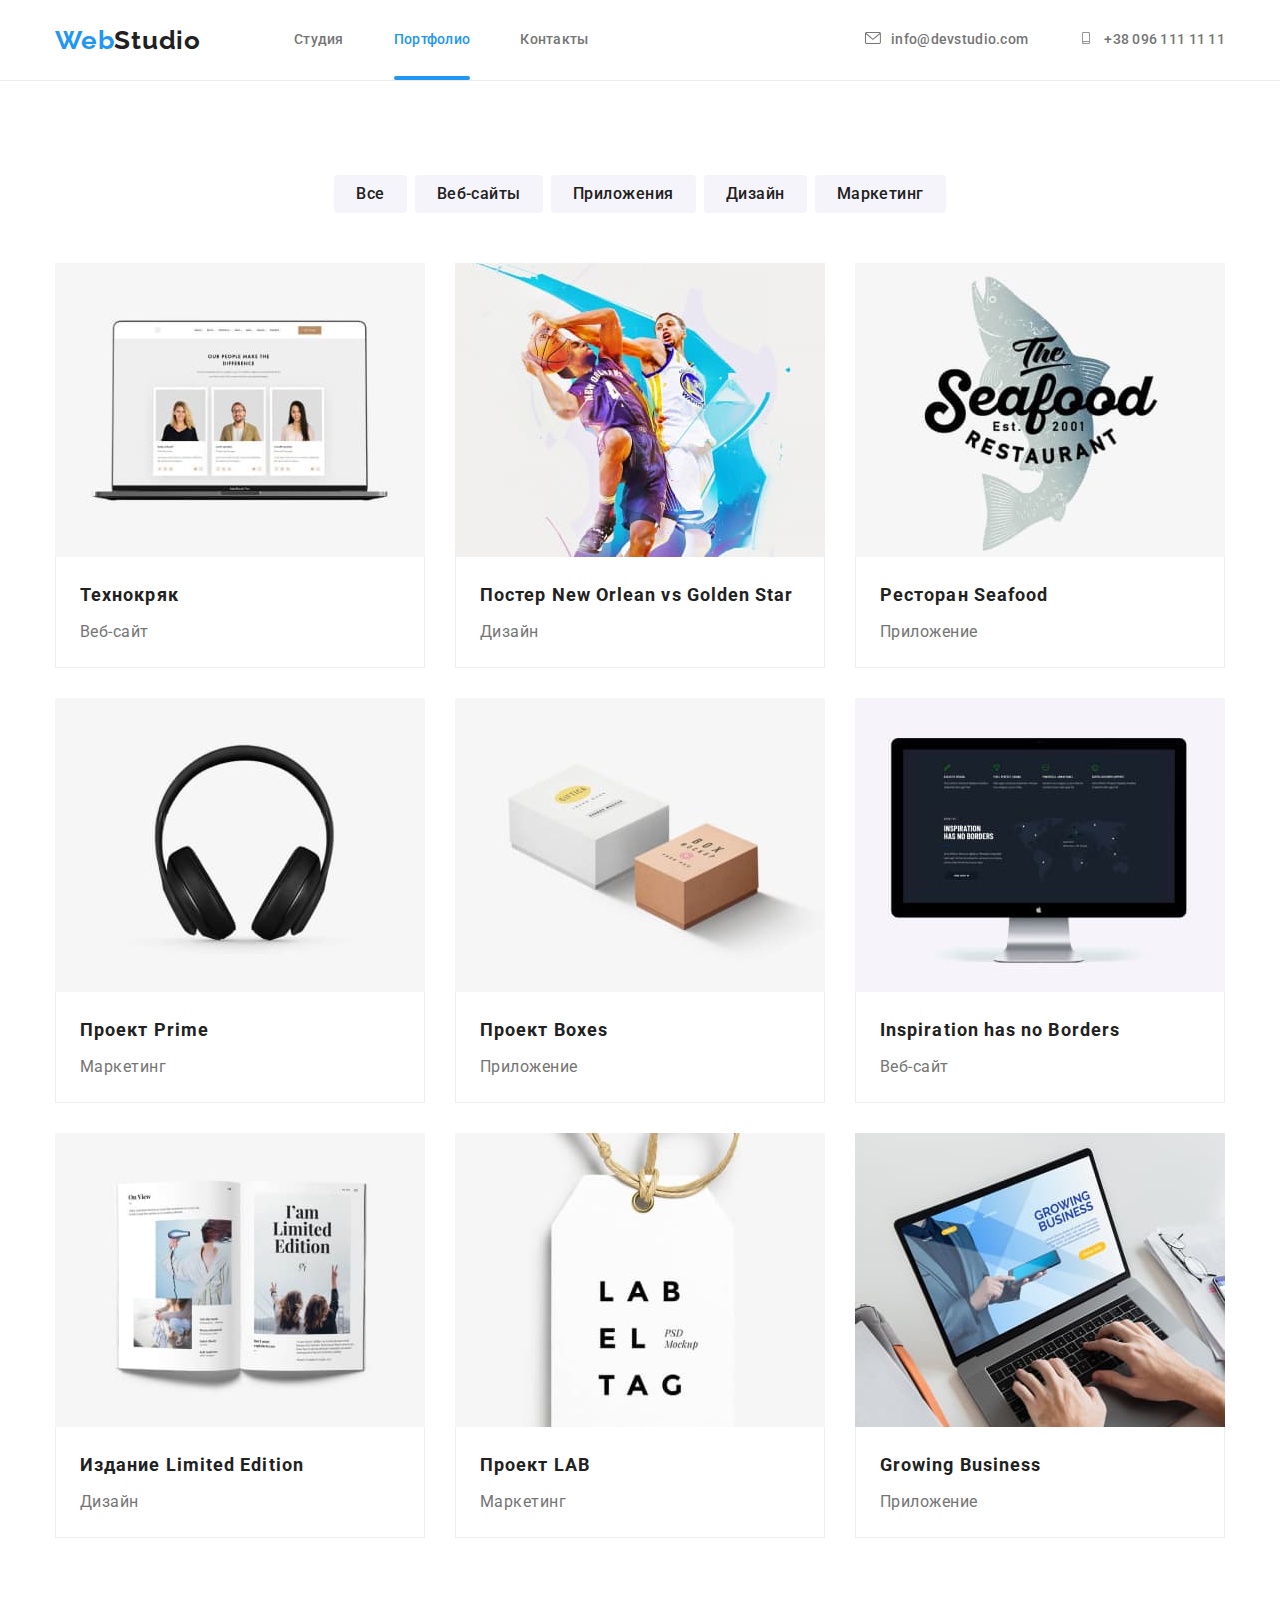
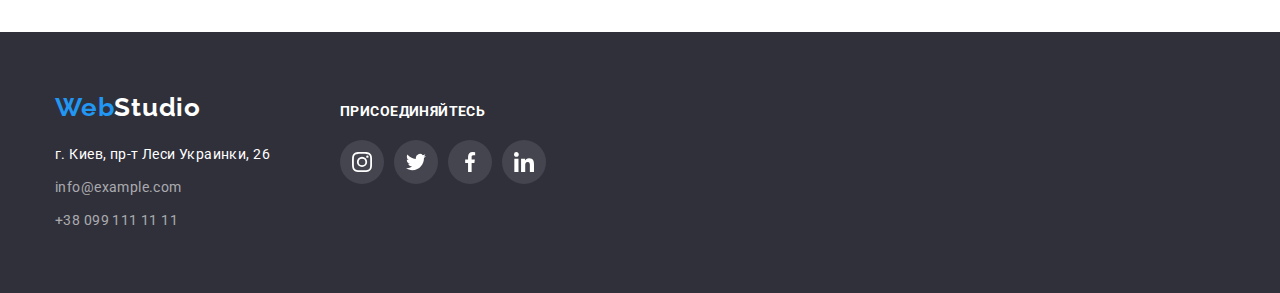
==== portfolio.html @ 35acf400 "start" ====
<!DOCTYPE html>
<html lang="ru">

<head>
    <meta charset="UTF-8">
    <meta http-equiv="X-UA-Compatible" content="IE=edge">
    <meta name="viewport" content="width=device-width, initial-scale=1.0">
    <title>Портфолио</title>
    <link
        href="https://fonts.googleapis.com/css2?family=Raleway:wght@700&family=Roboto:wght@400;500;700;900&display=swap"
        rel="stylesheet">
    <link rel="stylesheet" href="https://cdnjs.cloudflare.com/ajax/libs/modern-normalize/1.1.0/modern-normalize.css">
    <link rel="stylesheet" href="./css/styles.css">
</head>

<body>
    <header class="nav">
        <div class="container main-nav">
            <nav class="main-nav">
                <a class="nav-logo" href="./index.html" target="_parent"><span class="logo1">Web</span>Studio</a>
                <ul class="nav-menu list">
                    <li class="nav-menu-item"><a class="link" href="./index.html">Студия</a></li>
                    <li class="nav-menu-item"><a class="link active-page" href="./portfolio.html"
                            target="_parent">Портфолио</a>
                    </li>
                    <li class="nav-menu-item"><a class="link" href="">Контакты</a></li>
                </ul>
            </nav>
            <ul class="contacts list">
                <li class="nav-menu-item">
                    <a class="link" href="mailto:info@devstudio.com"><svg class="contact-icon" width="16px"
                            height="12px">
                            <use href="./images/icons.svg#icon-envelope"></use>
                        </svg>info@devstudio.com</a>
                </li>
                <li class="nav-menu-item">
                    <a class="link" href="tel:+380961111111"><svg class="contact-icon" width="16px" height="12px">
                            <use href="./images/icons.svg#icon-smartphone"></use>
                        </svg>+38 096 111 11 11</a>
                </li>
            </ul>
        </div>
    </header>
    <main>
        <section class="section filter">
            <h1 class="visually-hidden">Примеры работ</h1>
            <div class="container">
                <ul class="buttons list">
                    <li class="li"><button class="button" type="button">Все</button></li>
                    <li class="li"><button class="button" type="button">Веб-сайты</button></li>
                    <li class="li"><button class="button" type="button">Приложения</button></li>
                    <li class="li"><button class="button" type="button">Дизайн</button></li>
                    <li class="li"><button class="button" type="button">Маркетинг</button></li>
                </ul>
                <ul class="filter-list list">
                    <li class="item">
                        <a class="link" href="#">
                            <div class="card-overlay">
                                <img class="img" src="./images/pimg1.jpg" alt="ноутбук с браузером" width="370" />
                                <p class="description">Ресурс предлагает комплексные предложения с разным уровнем
                                    функционала и
                                    сервисов.
                                    Все это позволит посетителю получить
                                    исчерпывающие сведения о компании или частном лице.</p>
                            </div>
                            <div class="card-title">
                                <h2 class="title">Технокряк</h2>
                                <p class="category">Веб-сайт</p>
                            </div>
                        </a>
                    </li>
                    <li class="item">
                        <a class="link" href="#">
                            <div class="card-overlay">
                                <img class="img" src="./images/pimg2.jpg" alt="баскетболисты" width="370" />
                                <p class="description">Ресурс предлагает комплексные предложения с разным уровнем
                                    функционала и
                                    сервисов.
                                    Все это позволит посетителю получить
                                    исчерпывающие сведения о компании или частном лице.</p>

                            </div>
                            <div class="card-title">
                                <h2 class="title">Постер New Orlean vs Golden Star</h2>
                                <p class="category">Дизайн</p>
                            </div>
                        </a>
                    </li>
                    <li class="item">
                        <a class="link" href="#">
                            <div class="card-overlay">
                                <img class="img" src="./images/pimg3.jpg" alt="логотип ресторана" width="370" />
                                <p class="description">Ресурс предлагает комплексные предложения с разным уровнем
                                    функционала и
                                    сервисов.
                                    Все это позволит посетителю получить
                                    исчерпывающие сведения о компании или частном лице.</p>

                            </div>
                            <div class="card-title">
                                <h2 class="title">Ресторан Seafood</h2>
                                <p class="category">Приложение</p>
                            </div>
                        </a>
                    </li>
                    <li class="item">
                        <a class="link" href="#">
                            <div class="card-overlay">
                                <img class="img" src="./images/pimg4.jpg" alt="наушники" width="370" />
                                <p class="description">Ресурс предлагает комплексные предложения с разным уровнем
                                    функционала и
                                    сервисов.
                                    Все это позволит посетителю получить
                                    исчерпывающие сведения о компании или частном лице.</p>

                            </div>
                            <div class="card-title">
                                <h2 class="title">Проект Prime</h2>
                                <p class="category">Маркетинг</p>
                            </div>
                        </a>
                    </li>
                    <li class="item">
                        <a class="link" href="#">
                            <div class="card-overlay">
                                <img class="img" src="./images/pimg5.jpg" alt="две коробки" width="370" />
                                <p class="description">Ресурс предлагает комплексные предложения с разным уровнем
                                    функционала и
                                    сервисов.
                                    Все это позволит посетителю получить
                                    исчерпывающие сведения о компании или частном лице.</p>

                            </div>
                            <div class="card-title">
                                <h2 class="title">Проект Boxes</h2>
                                <p class="category">Приложение</p>
                            </div>
                        </a>
                    </li>
                    <li class="item">
                        <a class="link" href="#">
                            <div class="card-overlay">
                                <img class="img" src="./images/pimg6.jpg" alt="монитор с браузером" width="370" />
                                <p class="description">Ресурс предлагает комплексные предложения с разным уровнем
                                    функционала и
                                    сервисов.
                                    Все это позволит посетителю получить
                                    исчерпывающие сведения о компании или частном лице.</p>

                            </div>
                            <div class="card-title">
                                <h2 class="title">Inspiration has no Borders</h2>
                                <p class="category">Веб-сайт</p>
                            </div>
                        </a>
                    </li>
                    <li class="item">
                        <a class="link" href="#">
                            <div class="card-overlay">
                                <img class="img" src="./images/pimg7.jpg" alt="открытая книга" width="370" />
                                <p class="description">Ресурс предлагает комплексные предложения с разным уровнем
                                    функционала и
                                    сервисов.
                                    Все это позволит посетителю получить
                                    исчерпывающие сведения о компании или частном лице.</p>

                            </div>
                            <div class="card-title">
                                <h2 class="title">Издание Limited Edition</h2>
                                <p class="category">Дизайн</p>
                            </div>
                        </a>
                    </li>
                    <li class="item">
                        <a class="link" href="#">
                            <div class="card-overlay">
                                <img class="img" src="./images/pimg8.jpg" alt="бейдж на шнурке" width="370" />
                                <p class="description">Ресурс предлагает комплексные предложения с разным уровнем
                                    функционала и
                                    сервисов.
                                    Все это позволит посетителю получить
                                    исчерпывающие сведения о компании или частном лице.</p>

                            </div>
                            <div class="card-title">
                                <h2 class="title">Проект LAB</h2>
                                <p class="category">Маркетинг</p>
                            </div>
                        </a>
                    </li>
                    <li class="item">
                        <a class="link" href="#">
                            <div class="card-overlay">
                                <img class="img" src="./images/pimg9.jpg" alt="работа на ноутбуке" width="370" />
                                <p class="description">Ресурс предлагает комплексные предложения с разным уровнем
                                    функционала и
                                    сервисов.
                                    Все это позволит посетителю получить
                                    исчерпывающие сведения о компании или частном лице.</p>

                            </div>
                            <div class="card-title">
                                <h2 class="title">Growing Business</h2>
                                <p class="category">Приложение</p>
                            </div>
                        </a>
                    </li>
                </ul>
            </div>
        </section>
    </main>
    <footer class="footer">
        <div class="container footer-container">
            <div class="footer-adress">
                <a class="footer-logo link" href="./index.html" target="_parent"><span
                        class="logo1">Web</span>Studio</a>
                <address>
                    <p class="address">г. Киев, пр-т Леси Украинки, 26</p>
                    <ul class="footer-contacts list">
                        <li class="mail">
                            <a class="link" href="mailto:info@example.com">info@example.com</a>
                        </li>
                        <li>
                            <a class="link" href="tel:+380991111111">+38 099 111 11 11</a>
                        </li>
                    </ul>
                </address>
            </div>
            <div class="footer-social">
                <h2 class="title">присоединяйтесь</h2>
                <ul class="footer-social-links">
                    <li class="item">
                        <a class="sl" href="">
                            <svg class="icon" width="20px" height="20px">
                                <use href="./images/icons.svg#icon-insta"> </use>
                            </svg>
                        </a>
                    </li>
                    <li class="item">
                        <a class="sl" href=""><svg class="icon" width="20px" height="20px">
                                <use href="./images/icons.svg#icon-twitter"> </use>
                            </svg></a>
                    </li>
                    <li class="item">
                        <a class="sl" href=""><svg class="icon" width="20px" height="20px">
                                <use href="./images/icons.svg#icon-fb"> </use>
                            </svg></a>
                    </li>
                    <li class="item">
                        <a class="sl" href=""><svg class="icon" width="20px" height="20px">
                                <use href="./images/icons.svg#icon-linkd"> </use>
                            </svg></a>
                    </li>
                </ul>
            </div>

        </div>
    </footer>
</body>

</html>
---- css/styles.css ----
/*-variables=*/
:root {
    --bg-body: #fff;
    --font-title: #212121;
    --accent: #2196f3;
    --font-p: #757575;
    --header-border: #ececec;
    --bg-order: #c4c4c4;
    --font-order: #fff;
    --font-active-button: #fff;
    --bg-hover-buton-order: #188ce8;
    --bg-our-team: #f5f4fa;
    --bg-footer: #2f303a;
    --footer-text: #fff;
    --footer-contacts: rgba(255, 255, 255, 0.6);
    --bg-button: #f5f4fa;
    --border-card: #eeeeee;
    --social-icon: #afb1b8;
    --backdrop: rgba(0, 0, 0, 0.2);
    --card-overlay: rgba(33, 150, 243, 0.9);
    --border-input: rgba(33, 33, 33, 0.2);
}

/*-RESET-*/
html {
    box-sizing: border-box;
}

*,
*::after,
*::before {
    box-sizing: inherit;
}

/* Стили для обнуления верхних отступов у элементов */
h1,
h2,
h3,
h4,
h5,
h6,
p,
ul {
    padding: 0;
    margin: 0;
}

/* Класс для обнуления базовых свойств у списков (ul) */
ul {
    list-style: none;
    padding-left: 0;
    margin: 0;
}

/* Класс для обнуления базовых свойств у ссылок */
.link {
    text-decoration: none;
    color: inherit;
}

/* Свойства для корректного отображения картинок */
img {
    display: block;
    max-width: 100%;
    height: auto;
}

/* Свойства для обнуления курсива у address */
address {
    font-style: normal;
}


/*-base-*/
body {
    font-family: 'roboto', sans-serif;
    color: var(--font-p);
    background-color: var(--bg-body);
    font-size: 14px;
    line-height: 1.14;
    font-weight: 400;
}

.container {
    width: 1200px;
    padding-left: 15px;
    padding-right: 15px;
    margin: 0 auto;
}

.section {
    margin: 0;
    padding-top: 94px;
    padding-bottom: 94px;
    text-align: center;
}

/*-UI home page-*/
/*-header-*/

.list {
    list-style: none;
    padding: 0;
    margin: 0;
}

.visually-hidden {
    position: absolute;
    width: 1px;
    height: 1px;
    margin: -1px;
    border: 0;
    padding: 0;
    white-space: nowrap;
    clip-path: inset(100%);
    clip: rect(0 0 0 0);
    overflow: hidden;
}


.nav {
    border-bottom: 1px solid var(--header-border);
}

.main-nav {
    display: flex;
    align-items: center;
}

.nav .link {
    font-weight: 500;
    text-decoration: none;
    color: var(--font-title);
    letter-spacing: 0.02em;
}

.nav .link:focus,
.nav .link:hover {
    color: var(--accent);
}

.nav-logo {
    display: block;
    font-family: 'Raleway';
    font-style: normal;
    font-weight: 700;
    font-size: 26px;
    line-height: 1.19;
    color: var(--font-title);
    text-decoration: none;
    letter-spacing: 0.03em;
}

.nav .nav-logo:hover,
.nav-logo:focus,
.nav-logo:active {
    color: var(--font-title);
}

.logo1 {
    color: var(--accent)
}

.nav-menu {
    display: flex;
    margin-left: 93px;
}

.nav-menu .link {
    display: block;
    padding-top: 32px;
    padding-bottom: 32px;
    text-decoration: none;
    color: var(--font-p);
    transition: color 250ms cubic-bezier(0.4, 0, 0.2, 1);
}

.contacts {
    display: flex;
    margin-left: auto;
}

.contacts .link {
    display: block;
    padding-top: 32px;
    padding-bottom: 32px;
    text-decoration: none;
    color: var(--font-p);
    transition: color 250ms cubic-bezier(0.4, 0, 0.2, 1);
}

.nav-menu-item+.nav-menu-item {
    margin-left: 50px;
}

.nav-menu-item {
    position: relative;
}

.contacts .link:hover,
.contacts .link:focus {
    color: var(--accent);
}

.contact-icon {
    margin-right: 10px;
    fill: var(--font-p);
    transition: fill 250ms cubic-bezier(0.4, 0, 0.2, 1);
}

.contacts .link:hover .contact-icon,
.contacts .link:focus .contact-icon {
    fill: var(--accent);
}


.nav .active-page {
    color: var(--accent);
}

.nav .active-page::after {
    content: "";
    position: absolute;
    left: 0;
    bottom: 0;
    width: 100%;
    height: 4px;
    border-radius: 2px;
    background-color: var(--accent);
}

/*-main-*/

/*-order-*/

.order {
    padding: 200px 0px;
    background-color: var(--bg-order);
}

.order-overlay {
    max-width: 1600px;
    height: 600px;
    margin-left: auto;
    margin-right: auto;
    background-image: linear-gradient(to right,
            rgba(47, 48, 58, 0.4),
            rgba(47, 48, 58, 0.4)),
        url(../images/Img.jpg);
    background-repeat: no-repeat;
    background-position: center;
    background-size: cover;
}

.order-title {
    width: 696px;
    padding: 0;
    margin-bottom: 40px;
    font-weight: 900;
    font-size: 44px;
    line-height: 1.36;
    color: var(--font-order);
    text-transform: uppercase;
    letter-spacing: 0.06em;
}

.order-button {
    min-width: 200px;
    padding: 10px 32px;
    font-family: 'Roboto';
    font-weight: 700;
    font-size: 16px;
    line-height: 1.88;
    color: var(--font-active-button);
    background-color: var(--accent);
    box-shadow: 0px 4px 4px rgba(0, 0, 0, 0.15);
    border-radius: 4px;
    border-color: var(--accent);
    cursor: pointer;
    transition: background-color 250ms cubic-bezier(0.4, 0, 0.2, 1);
}

.order-button:hover {
    background-color: var(--bg-hover-buton-order);
}

.backdrop.is-hidden {
    opacity: 0;
    pointer-events: none;
    visibility: hidden;
}

/*-preferences-*/

.pref-list {
    display: flex;
    flex-wrap: wrap;
}

.pref-list .item {
    width: calc((100% - 90px) / 4);
    margin-right: 30px;
    text-align: left;
}

.pref-list .item:nth-child(4n) {
    margin-right: 0px;
}

.pref-title {
    margin-bottom: 10px;
    font-weight: 700;
    font-size: 14px;
    line-height: 1.14;
    color: var(--font-title);
    letter-spacing: 0.03em;
    text-transform: uppercase;
}

.preferences p {
    line-height: 1.71;
    letter-spacing: 0.03em;
}

.preferences-overlay {
    display: flex;
    justify-content: center;
    align-items: center;
    width: 270px;
    height: 120px;
    margin-bottom: 30px;
    background-color: var(--bg-button);
}

/*-what we do-*/

.what-we-do {
    padding-top: 0px;
}

.what-list {
    display: flex;
    justify-content: center;
}

.what-list .item {
    margin-right: 30px;
    position: relative;
}

.what-list .item:nth-child(3n) {
    margin-right: 0px;
}

.what-we-do .title {
    margin-bottom: 50px;
    font-weight: 700;
    font-size: 36px;
    line-height: 1.17;
    text-align: center;
    color: var(--font-title);
}

.what-we-do .signature {
    width: 100%;
    position: absolute;
    left: 0;
    bottom: 0;
    padding-top: 27px;
    padding-bottom: 27px;
    font-weight: 700;
    letter-spacing: 0.03em;
    text-transform: uppercase;
    color: var(--bg-body);
    background: rgba(47, 48, 58, 0.8);
}

/*-our team-*/

.our-team {
    background-color: var(--bg-our-team);
}

.team-list {
    display: flex;

}

.our-team .title {
    margin-bottom: 50px;
    font-weight: 700;
    font-size: 36px;
    line-height: 1.17;
    color: var(--font-title);
    letter-spacing: 0.03em;
}

.our-team .item {
    margin-right: 30px;
    background-color: var(--bg-body);
    box-shadow: 0px 1px 3px rgba(0, 0, 0, 0.12),
        0px 1px 1px rgba(0, 0, 0, 0.14),
        0px 2px 1px rgba(0, 0, 0, 0.2);
    border-radius: 0px 0px 4px 4px;
    text-align: center;
}

.our-team .item:nth-child(4n) {
    margin-right: 0px;
}

.our-team .card-title {
    padding: 30px 0;
}

.our-team .name {
    margin-bottom: 10px;
    font-weight: 500;
    font-size: 16px;
    line-height: 1.19;
    letter-spacing: 0.03em;
    color: var(--font-title);
}

.our-team .prof {
    margin-bottom: 16px;
    font-size: 16px;
    line-height: 1.88;
    letter-spacing: 0.03em;
}

.social-links {
    padding-left: 32px;
    padding-right: 32px;
    margin-left: auto;
    margin-right: auto;
}

.social-links .links {
    display: flex;
}

.sli {
    display: flex;
    justify-content: center;
    align-items: center;
    width: 44px;
    height: 44px;
    border-radius: 50%;
    transition: background-color 250ms cubic-bezier(0.4, 0, 0.2, 1);
}

.social-links .svg:not(:last-child) {
    margin-right: 10px;
}

.social-links .icon {
    fill: var(--social-icon);
    transition: fill 250ms cubic-bezier(0.4, 0, 0.2, 1);
}

.sli:hover,
.sli:focus {
    background-color: var(--accent);
}

.sli:hover .icon,
.sli:focus .icon {
    fill: var(--bg-body);
}


/*-Clients-*/

.clients .title {
    margin-bottom: 50px;
    font-weight: 700;
    font-size: 36px;
    line-height: 1.17;
    text-align: center;
    letter-spacing: 0.03em;
    color: var(--font-title);
}

.clients-list {
    display: flex;
    justify-content: center;
    align-items: center;
}

.client-item:not(:last-child) {
    margin-right: 30px;
}

.company-link {
    display: flex;
    justify-content: center;
    align-items: center;
    width: 170px;
    height: 92px;
    border: 1px solid var(--social-icon);
    border-radius: 4px;
    cursor: pointer;
    transition: border-color 250ms cubic-bezier(0.4, 0, 0.2, 1);
}

.company-link:hover,
.company-link:focus {
    border-color: var(--accent);
}

.company-link:hover .icon-client,
.company-link:focus .icon-client {
    fill: var(--accent);
}


.icon-client {
    fill: var(--social-icon);
    transition: fill 250ms cubic-bezier(0.4, 0, 0.2, 1);
}

/*-UI portfolio-*/
/*-buttons-*/

.buttons {
    display: flex;
    margin-bottom: 50px;
    justify-content: center;
}

.li+.li {
    margin-left: 8px;
}

.buttons .button {
    padding: 6px 22px;
    font-family: 'Roboto';
    font-weight: 500;
    font-size: 16px;
    line-height: 1.63;
    text-align: center;
    letter-spacing: 0.03em;
    color: var(--font-title);
    background-color: var(--bg-button);
    border: 1px transparent;
    border-radius: 4px;
    cursor: pointer;
    transition: background-color 250ms cubic-bezier(0.4, 0, 0.2, 1),
        color 250ms cubic-bezier(0.4, 0, 0.2, 1),
        box-shadow 250ms cubic-bezier(0.4, 0, 0.2, 1);
}

.buttons .button:hover,
.buttons .button:focus {
    color: var(--font-active-button);
    background-color: var(--accent);
    box-shadow: 0px 3px 1px rgba(0, 0, 0, 0.1),
        0px 1px 2px rgba(0, 0, 0, 0.08),
        0px 2px 2px rgba(0, 0, 0, 0.12);
}


/*-portfolio-*/

.filter-list {
    display: flex;
    flex-wrap: wrap;
}

.filter-list .item {
    width: calc((100% - 60px) / 3);
    margin-right: 30px;
    margin-bottom: 30px;
    transition: box-shadow 250ms cubic-bezier(0.4, 0, 0.2, 1) 0ms;
}

.filter-list .item:nth-child(3n) {
    margin-right: 0px;
}

.filter-list .item:nth-last-child(-n + 3) {
    margin-bottom: 0px;
}

.filter-list .title {
    margin-bottom: 4px;
    font-weight: 700;
    font-size: 18px;
    line-height: 2;
    letter-spacing: 0.06em;
    color: var(--font-title);
}

.filter-list .category {
    font-size: 16px;
    line-height: 1.88;
    letter-spacing: 0.03em;
    color: var(--font-p);
}

.filter-list .card-title {
    padding: 20px 24px;
    text-align: left;
    border-left: 1px solid var(--border-card);
    border-bottom: 1px solid var(--border-card);
    border-right: 1px solid var(--border-card);
}

.filter-list .link {
    text-decoration: none;
}

.filter-list .item:hover,
.filter-list .item:focus {
    box-shadow: 0px 1px 1px rgba(0, 0, 0, 0.12),
        0px 4px 4px rgba(0, 0, 0, 0.06),
        1px 4px 6px rgba(0, 0, 0, 0.16);
}

.filter-list .img {
    display: block;
}

.card-overlay {
    position: relative;
    overflow: hidden;
}

.description {
    position: absolute;
    top: 101%;
    left: 0;
    width: 100%;
    padding: 63px 24px;
    font-weight: 400;
    font-size: 18px;
    line-height: 1.55;
    letter-spacing: 0.03em;
    text-align: left;
    color: var(--bg-body);
    background-color: var(--card-overlay);
    transition: transform 250ms cubic-bezier(0.4, 0, 0.2, 1) 0ms;
}

.filter-list .link:hover .description,
.filter-list .link:focus .description {
    transform: translateY(-101%);
}

/*-footer-*/

.footer {
    padding: 60px 0px;
    background-color: var(--bg-footer);
    line-height: 1.71;
    letter-spacing: 0.03em;
}

.footer-container {
    display: flex;
}

.footer-adress {
    margin-right: 70px;
}

.footer .link {
    text-decoration: none;
    transition: color 250ms cubic-bezier(0.4, 0, 0.2, 1);
}

.footer-logo {
    display: block;
    margin-bottom: 20px;
    font-family: 'Raleway';
    font-style: normal;
    font-weight: 700;
    font-size: 26px;
    line-height: 1.19;
    letter-spacing: 0.03em;
    color: var(--footer-text);
}

.footer .link:hover,
.footer .link:focus,
.footer .link:active {
    color: var(--footer-text);
}

.footer .address {
    margin-bottom: 9px;
    font-style: normal;
    color: var(--footer-text);
}

.footer-contacts .link {
    font-style: normal;
    color: var(--footer-contacts);
}

.footer-contacts .mail {
    margin-bottom: 9px;
}

.footer-contacts .link:hover,
.footer-contacts .link:focus {
    color: var(--accent);
}

.footer-contacts .mail {
    margin-bottom: 9px;
}

.footer .title {
    margin-bottom: 20px;
    font-size: inherit;
    font-weight: 700;
    line-height: 1.14;
    letter-spacing: 0.03em;
    text-transform: uppercase;
    color: var(--footer-text);
}

.footer-social {
    padding-top: 12px;
    padding-right: 93px;
}

.footer-social-links {
    display: flex;
    justify-content: center;
    align-items: center;
}

.footer-social .item {
    width: 44px;
    height: 44px;

}

.footer-social .item:not(:last-child) {
    margin-right: 10px;
}

.sl {
    display: flex;
    justify-content: center;
    align-items: center;
    width: 44px;
    height: 44px;
    border: 0;
    border-radius: 50%;
    background-color: rgba(255, 255, 255, 0.1);
    transition: background-color 250ms cubic-bezier(0.4, 0, 0.2, 1);
}

.sl .icon {
    fill: var(--footer-text)
}

.footer-social .sl:focus,
.footer-social .sl:hover {
    background-color: var(--accent);
}

.footer-subscribe {
    padding-top: 12px;
}

.subscribe {
    display: flex;
    justify-content: center;
    align-items: center;
}

.subscribe input {
    height: 50px;
    margin-right: 12px;
    padding-left: 16px;
    padding-top: 15px;
    padding-bottom: 15px;
    border: 1px solid rgba(255, 255, 255, 0.3);
    filter: drop-shadow(0px 4px 4px rgba(0, 0, 0, 0.15));
    border-radius: 4px;
    background-color: var(--bg-footer);
    color: var(--footer-text);
}

.sub-button {
    width: 200px;
    height: 50px;
    border: 0;
    box-shadow: 0px 4px 4px rgba(0, 0, 0, 0.15);
    border-radius: 4px;
    background-color: var(--accent);
    color: var(--footer-text);
    font-weight: 700;
    font-size: 16;
    line-height: 1.88;
    text-align: center;
    letter-spacing: 0.06em;
}

/*-Modal-*/
.backdrop {
    position: fixed;
    top: 0;
    left: 0;
    width: 100%;
    height: 100%;
    opacity: 1;
    background-color: var(--backdrop);
    transition: opacity 250ms cubic-bezier(0.4, 0, 0.2, 1) 0ms,
    visibility 250ms cubic-bezier(0.4, 0, 0.2, 1);
}

.modal {
    position: absolute;
    display: flex;
    flex-direction: column;
    top: 50%;
    left: 50%;
    align-items: center;
    transform: translate(-50%, -50%);
    width: 528px;
    height: 581px;
    background-color: var(--bg-body);
    box-shadow: 0px 1px 3px rgba(0, 0, 0, 0.12),
        0px 1px 1px rgba(0, 0, 0, 0.14),
        0px 2px 1px rgba(0, 0, 0, 0.2);
    border-radius: 4px;
}

.close {
    position: absolute;
    top: 8px;
    right: 8px;
    width: 30px;
    height: 30px;
    display: flex;
    justify-content: center;
    align-items: center;
    border: 1px solid rgba(0, 0, 0, 0.1);
    border-radius: 50%;
    background-color: var(--bg-body);
}

.close-icon {
    transition: fill 250ms cubic-bezier(0.4, 0, 0.2, 1);
}

.close:hover .close-icon,
.close:focus .close-icon {
    fill:var(--accent);
}

.modal-title {
    margin-top: 40px;
    margin-bottom: 12px;
    font-weight: 700;
    font-size: 20px;
    line-height: 1.15;
    text-align: center;
    letter-spacing: 0.03em;
    color: var(--font-title);
}

.form {
    width: 448px;
    height: 342px;
}

.form-field {
    display: flex;
    flex-direction: column;
}

.form input {
    margin-bottom: 10px;
    padding-left: 42px;
    padding-top: 12px;
    padding-bottom: 12px;1
    height: 40px;
    border: 1px solid var(--border-input);
    border-radius: 4px;
}

.form textarea {
    margin-bottom: 20px;
    padding: 12px 16px;
    resize: none;
    height: 120px;
    border: 1px solid var(--border-input);
    border-radius: 4px;
}

.form textarea::placeholder{
    letter-spacing: 0.01em;
    color: rgba(117, 117, 117, 0.5);
}

.form-field label {
    margin-bottom: 4px;
    font-weight: 400;
    font-size: 12px;
    line-height: 1.17;
    letter-spacing: 0.01em;
}



.submit {
    width: 200px;
    height: 50px;
    border: 0;
    box-shadow: 0px 4px 4px rgba(0, 0, 0, 0.15);
    border-radius: 4px;
    background-color: var(--accent);
    color: var(--bg-body);
    transition: background-color 250ms cubic-bezier(0.4, 0, 0.2, 1);
}

.submit:hover,
.submit:focus {
    background-color: var(--bg-hover-buton-order);
}
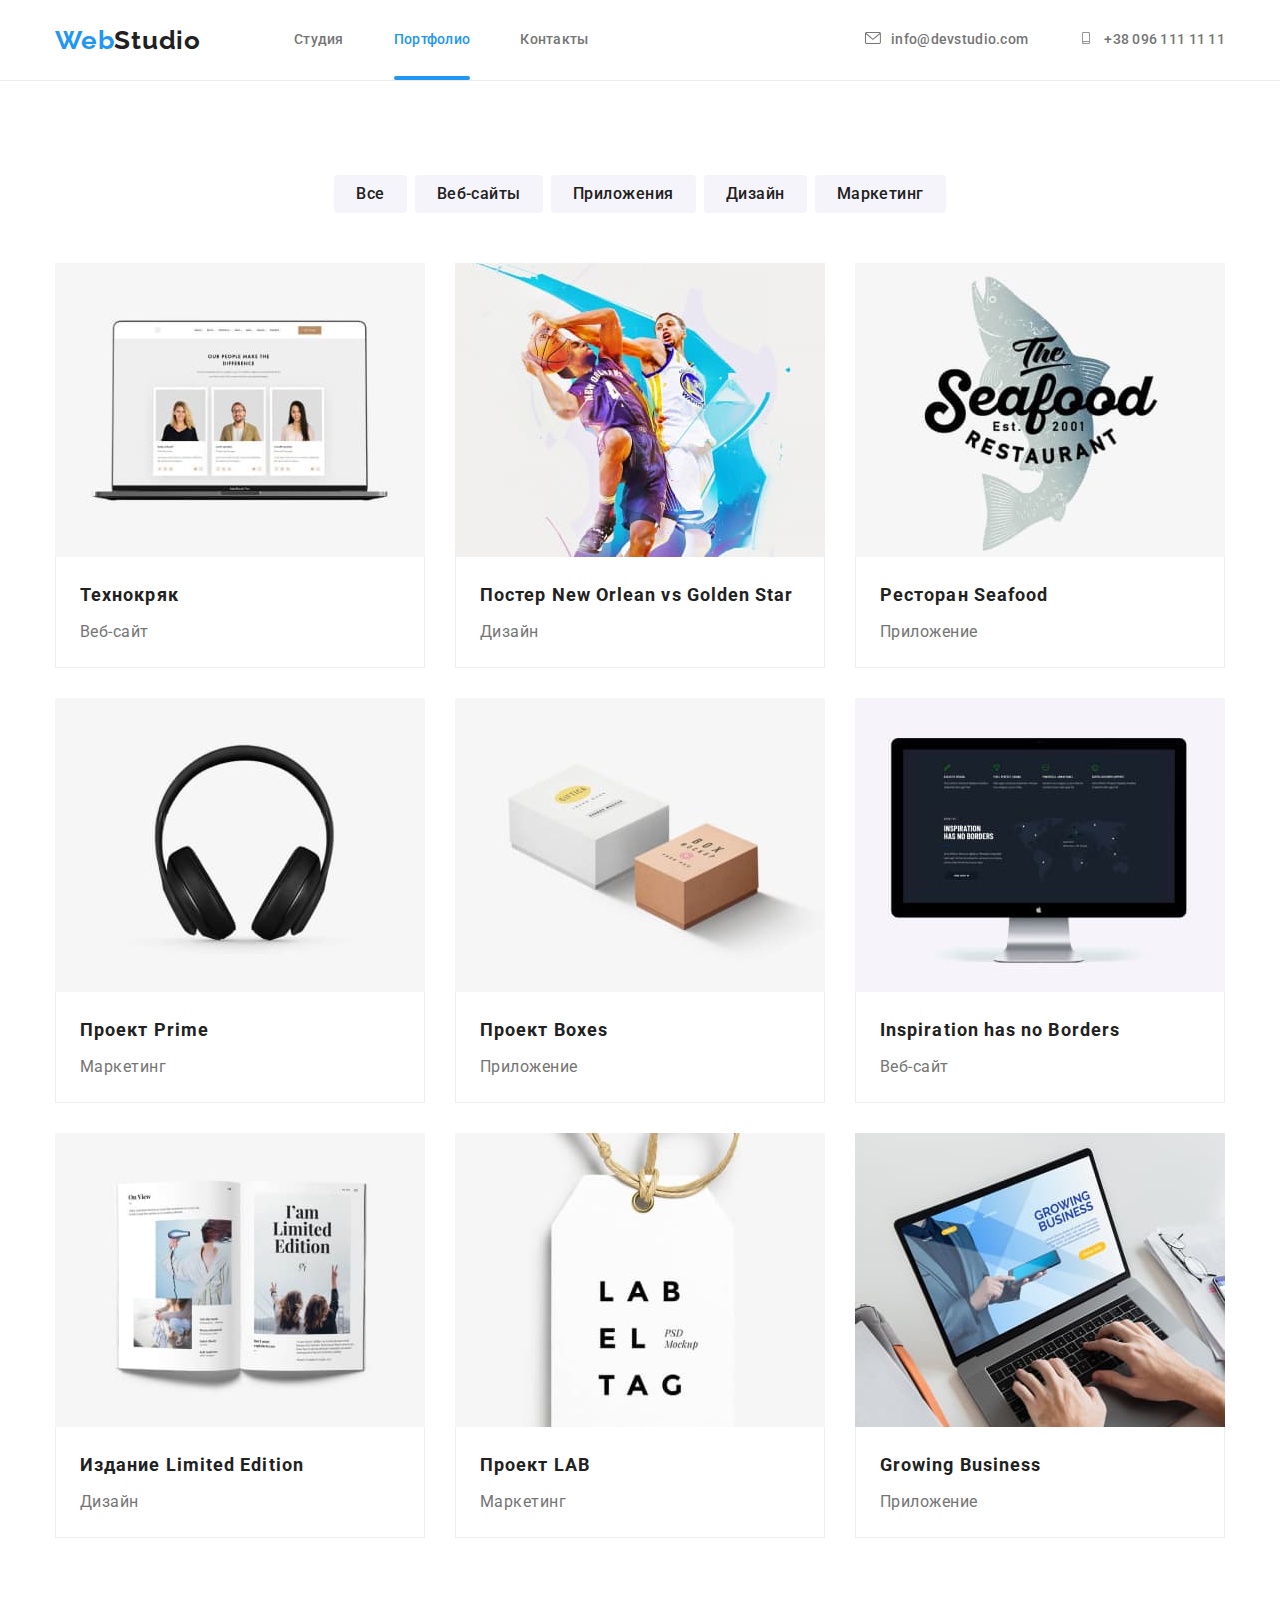
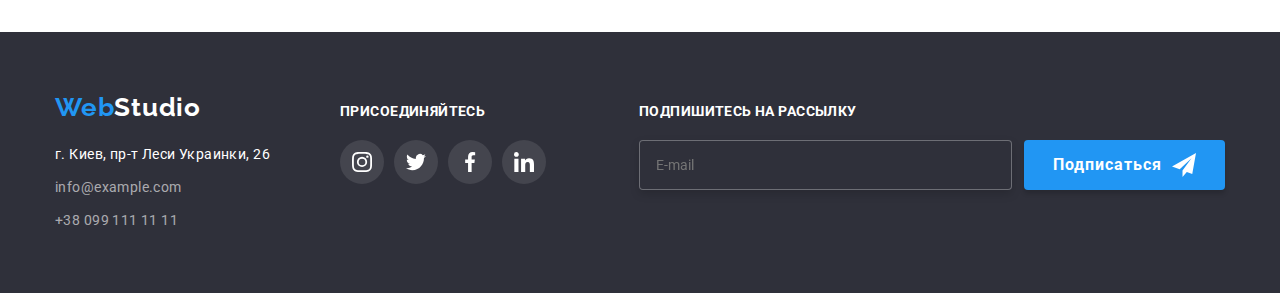
==== commit 4671f725: "in process" ====
--- a/portfolio.html
+++ b/portfolio.html
@@ -253,7 +253,22 @@
                     </li>
                 </ul>
             </div>
-
+            <div class="footer-subscribe">
+                <h2 class="title">Подпишитесь на рассылку</h2>
+                <ul>
+                    <li class="subscribe">
+                        <form class="subscribe-form">
+                            <label class="label" for="subscribe-e-mail"></label>
+                            <input type="email" name="subscribe-e-mail" id="subscribe-e-mail" placeholder="E-mail">
+                            <button class="sub-button" type="submit">Подписаться
+                                <svg class="icon" width="24px" height="24px">
+                                    <use href="./images/icons.svg#icon-send"></use>
+                                </svg>
+                            </button>
+                        </form>
+                    </li>
+                </ul>
+            </div>
         </div>
     </footer>
 </body>
--- a/css/styles.css
+++ b/css/styles.css
@@ -280,7 +280,12 @@
     transition: background-color 250ms cubic-bezier(0.4, 0, 0.2, 1);
 }
 
-.order-button:hover {
+.order-button:hover,
+.order-button:focus,
+.sub-button:hover,
+.sub-button:focus,
+.button-submit:hover,
+.button-submit:focus {
     background-color: var(--bg-hover-buton-order);
 }
 
@@ -690,6 +695,9 @@
 
 .footer .address {
     margin-bottom: 9px;
+    font-size: 14px;
+    line-height: 1.71;
+    letter-spacing: 0.03em;
     font-style: normal;
     color: var(--footer-text);
 }
@@ -723,8 +731,8 @@
 }
 
 .footer-social {
+    margin-right: 93px;
     padding-top: 12px;
-    padding-right: 93px;
 }
 
 .footer-social-links {
@@ -765,17 +773,23 @@
 }
 
 .footer-subscribe {
+    flex-grow: 1;
     padding-top: 12px;
 }
 
 .subscribe {
-    display: flex;
-    justify-content: center;
+    width: 100%;
+}
+
+.subscribe-form{
+    display: flex;
+    justify-content: right;
     align-items: center;
 }
 
 .subscribe input {
     height: 50px;
+    width: 100%;
     margin-right: 12px;
     padding-left: 16px;
     padding-top: 15px;
@@ -788,19 +802,28 @@
 }
 
 .sub-button {
-    width: 200px;
+    display: flex;
+    align-items: center;
+    justify-content: center;
     height: 50px;
+    padding: 10px 29px;
     border: 0;
     box-shadow: 0px 4px 4px rgba(0, 0, 0, 0.15);
     border-radius: 4px;
     background-color: var(--accent);
     color: var(--footer-text);
     font-weight: 700;
-    font-size: 16;
+    font-size: 16px;
     line-height: 1.88;
     text-align: center;
     letter-spacing: 0.06em;
 }
+
+.sub-button .icon{ 
+    fill: var(--footer-text);
+    margin-left: 10px;
+}
+
 
 /*-Modal-*/
 .backdrop {
@@ -817,8 +840,6 @@
 
 .modal {
     position: absolute;
-    display: flex;
-    flex-direction: column;
     top: 50%;
     left: 50%;
     align-items: center;
@@ -868,60 +889,90 @@
 
 .form {
     width: 448px;
-    height: 342px;
+    margin-left: auto;
+    margin-right: auto;
 }
 
 .form-field {
     display: flex;
     flex-direction: column;
-}
-
-.form input {
     margin-bottom: 10px;
-    padding-left: 42px;
-    padding-top: 12px;
-    padding-bottom: 12px;1
-    height: 40px;
-    border: 1px solid var(--border-input);
-    border-radius: 4px;
-}
-
-.form textarea {
+}
+
+.form-label {
+    margin-bottom: 4px;
+    font-size: 12px;
+}
+
+.form-input {
+    margin: 0;
+    padding: 12px 42px;
+    outline: 0;
+    transition: border-color 250ms cubic-bezier(0.4, 0, 0.2, 1);
+    border: 1px solid rgba(33, 33, 33, 0.2);
+    border-radius: 4px
+}
+
+.form-input:hover,
+.form-input:focus,
+.form-input:focus-visible {
+    border-color: var(--accent);
+}
+
+.form-textarea {
+    display: flex;
+    flex-direction: column;
     margin-bottom: 20px;
+}
+
+.textarea-input {
+    resize: none;
+    margin: 0;
     padding: 12px 16px;
-    resize: none;
     height: 120px;
-    border: 1px solid var(--border-input);
-    border-radius: 4px;
-}
-
-.form textarea::placeholder{
+    outline: 0;
+    transition: border-color 250ms cubic-bezier(0.4, 0, 0.2, 1);
+    border: 1px solid rgba(33, 33, 33, 0.2);
+    border-radius: 4px
+}
+
+.textarea-input:hover,
+.textarea-input:focus,
+.textarea-input:focus-visible {
+    border-color: var(--accent);
+}
+
+.textarea-input::placeholder {
+    line-height: 1.14;
     letter-spacing: 0.01em;
     color: rgba(117, 117, 117, 0.5);
 }
 
-.form-field label {
-    margin-bottom: 4px;
-    font-weight: 400;
-    font-size: 12px;
-    line-height: 1.17;
-    letter-spacing: 0.01em;
-}
-
-
-
-.submit {
-    width: 200px;
-    height: 50px;
-    border: 0;
+.policy {
+    display: flex;
+    align-items: center;
+    margin-bottom: 30px;
+}
+
+.policy-input{
+    margin-left: 7px;
+    line-height: 1.71;    
+    letter-spacing: 0.03em;
+}
+
+.button-submit {
+    display: block;
+    margin: auto;
+    padding: 10px 56px;
+    font-weight: 700;
+    font-size: 16px;
+    line-height: 1.88;
+    text-align: center;
+    letter-spacing: 0.06em;
+    color: var(--font-active-button);
     box-shadow: 0px 4px 4px rgba(0, 0, 0, 0.15);
     border-radius: 4px;
+    border: 0;
     background-color: var(--accent);
-    color: var(--bg-body);
     transition: background-color 250ms cubic-bezier(0.4, 0, 0.2, 1);
 }
-
-.submit:hover,
-.submit:focus {
-    background-color: var(--bg-hover-buton-order);
-}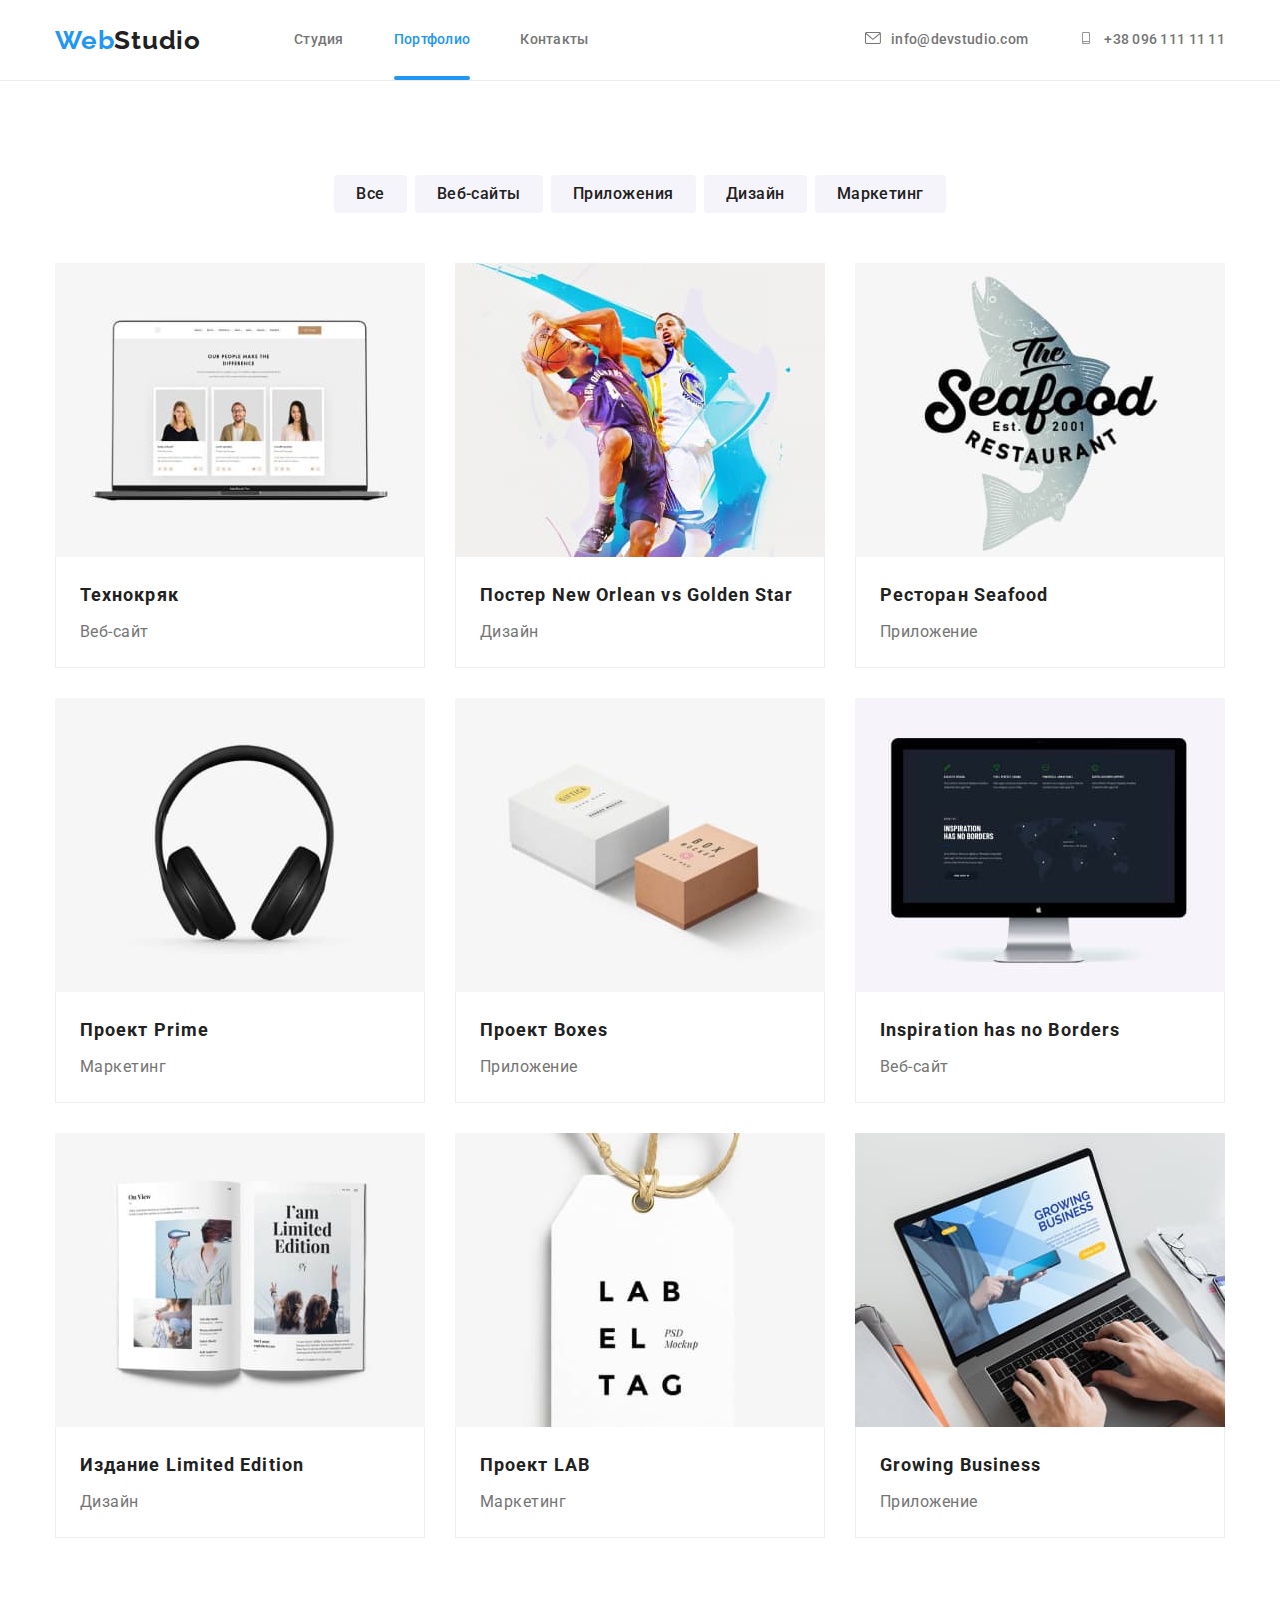
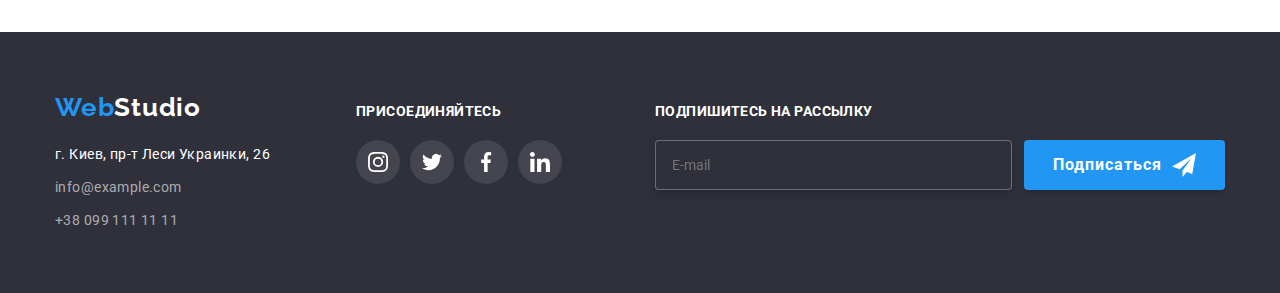
==== commit 7527b00c: "fix" ====
--- a/portfolio.html
+++ b/portfolio.html
@@ -214,7 +214,7 @@
             <div class="footer-adress">
                 <a class="footer-logo link" href="./index.html" target="_parent"><span
                         class="logo1">Web</span>Studio</a>
-                <address>
+                <address class="block-address">
                     <p class="address">г. Киев, пр-т Леси Украинки, 26</p>
                     <ul class="footer-contacts list">
                         <li class="mail">
@@ -259,7 +259,8 @@
                     <li class="subscribe">
                         <form class="subscribe-form">
                             <label class="label" for="subscribe-e-mail"></label>
-                            <input type="email" name="subscribe-e-mail" id="subscribe-e-mail" placeholder="E-mail">
+                            <input class="input" type="email" name="subscribe-e-mail" id="subscribe-e-mail"
+                                placeholder="E-mail">
                             <button class="sub-button" type="submit">Подписаться
                                 <svg class="icon" width="24px" height="24px">
                                     <use href="./images/icons.svg#icon-send"></use>
--- a/css/styles.css
+++ b/css/styles.css
@@ -693,8 +693,13 @@
     color: var(--footer-text);
 }
 
+.block-address {
+min-width: 231px;
+}
+
 .footer .address {
     margin-bottom: 9px;
+    /* padding-right: 15px; */
     font-size: 14px;
     line-height: 1.71;
     letter-spacing: 0.03em;
@@ -787,7 +792,7 @@
     align-items: center;
 }
 
-.subscribe input {
+.subscribe .input {
     height: 50px;
     width: 100%;
     margin-right: 12px;
@@ -907,16 +912,36 @@
 .form-input {
     margin: 0;
     padding: 12px 42px;
-    outline: 0;
-    transition: border-color 250ms cubic-bezier(0.4, 0, 0.2, 1);
-    border: 1px solid rgba(33, 33, 33, 0.2);
-    border-radius: 4px
-}
-
-.form-input:hover,
-.form-input:focus,
-.form-input:focus-visible {
-    border-color: var(--accent);
+    outline: 1px solid rgba(33, 33, 33, 0.2);
+    transition: outline-color 250ms cubic-bezier(0.4, 0, 0.2, 1);
+    border: 0;
+    border-radius: 4px;
+}
+
+.modal-position {
+    display: flex;
+    flex-direction: column;
+    position: relative;
+}
+
+.modal-icon {
+    position: absolute;
+    top: 50%;
+    left: 12px;
+    transform: translateY(-50%);
+    transition: fill 250ms cubic-bezier(0.4, 0, 0.2, 1);
+}
+
+.form-input:focus-visible,
+.modal-position:hover .form-input,
+.modal-position:focus .form-input {
+    outline-color: var(--accent);
+}
+
+.modal-position:hover .modal-icon,
+.modal-position:focus .modal-icon,
+.form-input:focus-visible + .modal-icon {
+    fill: var(--accent);
 }
 
 .form-textarea {
@@ -930,16 +955,16 @@
     margin: 0;
     padding: 12px 16px;
     height: 120px;
-    outline: 0;
-    transition: border-color 250ms cubic-bezier(0.4, 0, 0.2, 1);
-    border: 1px solid rgba(33, 33, 33, 0.2);
+    outline: 1px solid rgba(33, 33, 33, 0.2);
+    transition: outline-color 250ms cubic-bezier(0.4, 0, 0.2, 1);
+    border: 0;
     border-radius: 4px
 }
 
 .textarea-input:hover,
 .textarea-input:focus,
 .textarea-input:focus-visible {
-    border-color: var(--accent);
+    outline-color: var(--accent);
 }
 
 .textarea-input::placeholder {
